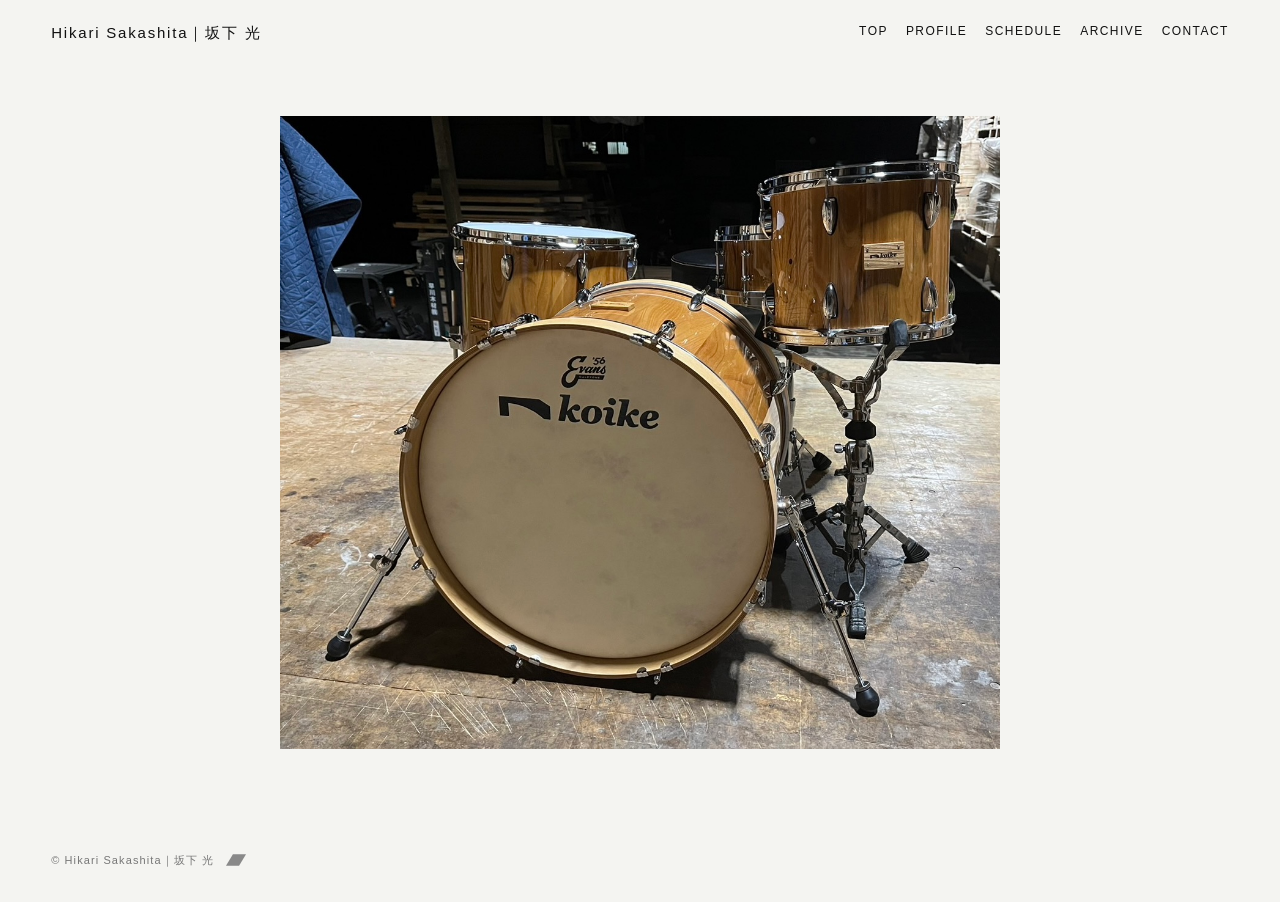
==== index.html @ 4af6a0e9 "Add files via upload" ====
<!doctype html>
<html lang="ja"><head><meta charset="utf-8"><meta name="viewport" content="width=device-width,initial-scale=1">
<title>Hikari Sakashita ｜ 坂下 光</title><meta name="description" content="ドラマー、DJ、音楽家として活動するHikari Sakashita（坂下 光）のWebsite。プロフィール、スケジュール、リリース作品、映像、DJミックスなど掲載。">
<link rel="stylesheet" href="assets/style.css"><link rel="icon" type="image/x-icon" href="assets/favicon.ico">
<link rel="icon" type="image/png" sizes="32x32" href="assets/favicon-32.png">
<link rel="icon" type="image/png" sizes="192x192" href="assets/favicon-192.png">
<link rel="apple-touch-icon" sizes="180x180" href="assets/apple-touch-icon.png">
<meta name="apple-mobile-web-app-title" content="Hikari Sakashita ｜ 坂下 光">
</head><body>
<header class="site-header"><a class="brand" href="index.html">Hikari Sakashita｜坂下 光</a>
<nav class="desktop-nav">
<a href="index.html">TOP</a><a href="profile.html">PROFILE</a><a href="schedule.html">SCHEDULE</a><a href="archive.html">ARCHIVE</a><a href="contact.html">CONTACT</a>
</nav>
<button class="menu-btn" aria-label="Open menu">MENU</button></header>

<div class="overlay">
  <div class="overlay-top"><a class="brand" href="index.html">Hikari Sakashita｜坂下 光</a><button class="close" aria-label="Close menu">×</button></div>
  <nav><a href="index.html">TOP</a><a href="profile.html">PROFILE</a><a href="schedule.html">SCHEDULE</a><a href="archive.html">ARCHIVE</a><a href="contact.html">CONTACT</a></nav>
</div>


<main class="home">
  <figure style="margin:0 auto;max-width:720px;text-align:center">
    <a href="https://www.koikedrums.com" target="_blank" rel="noopener noreferrer" aria-label="KOIKE DRUMSのウェブサイトを開く" style="display:block">
      <img src="assets/top-drums.jpg" alt="ドラムセット" style="display:block;width:100%;height:auto">
    </a>
  </figure>
  <section class="home-copy">
    <div class="news-list" data-content="news"></div>
  </section>
</main>
<footer><span class="footer-credit">© Hikari Sakashita｜坂下 光</span><a class="footer-bandcamp" href="https://hikari-sakashita.bandcamp.com" target="_blank" rel="noopener noreferrer" aria-label="Bandcamp（新しいタブで開く）" title="Bandcamp"><svg viewBox="0 0 24 24" width="22" height="22" aria-hidden="true" focusable="false"><path d="M8.3 5H24l-8.3 14H0z" fill="currentColor"/></svg></a></footer><script src="assets/main.js"></script>
<script src="assets/content.js"></script>
<script src="assets/render-content.js"></script>
</body></html>
---- assets/style.css ----
:root{
  --bg:#f4f4f1; --fg:#111; --muted:#777; --line:#d7d7d2;
  --pad:clamp(22px,4vw,64px);
}
*{box-sizing:border-box}
html{scroll-behavior:smooth}
body{margin:0;background:var(--bg);color:var(--fg);font-family:Arial,"Helvetica Neue","Hiragino Kaku Gothic ProN","Yu Gothic",sans-serif;font-weight:300;letter-spacing:.02em}
a{color:inherit;text-decoration:none}
button,input,textarea{font:inherit}
.site-header{position:fixed;inset:0 0 auto 0;z-index:20;display:flex;justify-content:space-between;align-items:flex-start;padding:24px var(--pad);pointer-events:none}
/* Keep scrolling page content from showing through the fixed header. */
.site-header{background:var(--bg)}
.brand,.menu-btn{pointer-events:auto}
.brand{font-size:13px;letter-spacing:.12em}
.menu-btn{border:0;background:none;padding:0;font-size:12px;letter-spacing:.12em;cursor:pointer}
.desktop-nav{pointer-events:auto;display:flex;gap:18px;font-size:10px;letter-spacing:.12em}
.desktop-nav a:hover,.desktop-nav a.active{border-bottom:1px solid}
main{min-height:100vh;padding:150px var(--pad) 60px}
.page-title{font-size:clamp(28px,4vw,54px);font-weight:300;letter-spacing:.02em;margin:0 0 70px}
.rule{border-top:1px solid var(--line)}
.home{display:grid;grid-template-columns:minmax(0,1fr) minmax(280px,42vw);gap:7vw;align-items:end;min-height:calc(100vh - 210px)}
.home-copy{align-self:start;padding-top:15vh}
.home-name{font-size:clamp(42px,8vw,118px);line-height:.9;font-weight:300;letter-spacing:-.04em;margin:0}
.home-image,.profile-image,.thumb{background:#deded9;overflow:hidden}
.home-image{aspect-ratio:4/5;align-self:center}
.placeholder-art{width:100%;height:100%;display:grid;place-items:end start;padding:18px;background:linear-gradient(145deg,#e5e5e0,#bcbcb7);color:#666;font-size:9px;letter-spacing:.12em}
.profile-grid{display:grid;grid-template-columns:minmax(0,1.5fr) minmax(250px,.7fr);gap:8vw}
.bio{max-width:760px;font-size:14px;line-height:2.15}
.bio p{margin:0 0 2em}
.profile-image{aspect-ratio:3/4;position:sticky;top:120px;height:max-content}
.schedule-list,.archive-list{max-width:980px}
.schedule-empty{font-size:14px;line-height:2;color:var(--muted);padding:24px 0;border-top:1px solid var(--line);border-bottom:1px solid var(--line)}
.archive-tabs{display:flex;gap:26px;flex-wrap:wrap;font-size:11px;letter-spacing:.12em;margin-bottom:60px}
.archive-tabs button{border:0;background:none;padding:0 0 4px;cursor:pointer;color:var(--muted)}
.archive-tabs button.active{color:var(--fg);border-bottom:1px solid}
.archive-panel{display:none}.archive-panel.active{display:block}
.archive-note{max-width:680px;font-size:14px;line-height:2;color:var(--muted);padding-top:20px;border-top:1px solid var(--line)}
.contact-wrap{max-width:760px}
.contact-intro{font-size:14px;line-height:2;margin-bottom:45px}
.field{margin-bottom:28px}
.field label{display:block;font-size:10px;letter-spacing:.12em;margin-bottom:10px}
.field input,.field textarea{width:100%;border:0;border-bottom:1px solid #aaa;background:transparent;border-radius:0;padding:10px 0;outline:none}
.field textarea{min-height:140px;resize:vertical}
.submit{border:0;background:none;padding:8px 0;border-bottom:1px solid;cursor:pointer;font-size:12px;letter-spacing:.1em}
.form-note{font-size:11px;color:var(--muted);line-height:1.7;margin-top:24px}
.overlay{position:fixed;inset:0;z-index:50;background:var(--bg);padding:24px var(--pad);display:none}
.overlay.open{display:block}
.overlay-top{display:flex;justify-content:space-between}
.overlay nav{margin-top:14vh;display:flex;flex-direction:column;gap:18px}
.overlay nav a{font-size:clamp(38px,8vw,92px);font-weight:300;letter-spacing:-.03em}
.close{border:0;background:none;font-size:18px;cursor:pointer}
footer{padding:20px var(--pad) 32px;font-size:9px;letter-spacing:.1em;color:var(--muted)}
@media(max-width:760px){
  .desktop-nav{display:none}
  main{padding-top:120px}
  .home{display:block;min-height:auto}
  .home-copy{padding:12vh 0 18vh}
  .home-image{width:100%;aspect-ratio:4/5}
  .profile-grid{display:block}
  .profile-image{position:static;margin-top:60px}
  .page-title{margin-bottom:48px}
}
@media(min-width:761px){.menu-btn{display:none}}

/* PHOTO-FREE RELEASE */
.home{grid-template-columns:1fr;min-height:calc(100vh - 210px);align-items:center}
.home-copy{padding-top:0;align-self:center}
.home-name{font-size:clamp(50px,11vw,160px);max-width:1100px}
.home-image,.profile-image{display:none}
.profile-grid{grid-template-columns:minmax(0,820px);gap:0}
.bio{max-width:820px}
.release-mark{margin-top:12vh;font-size:10px;letter-spacing:.14em;color:var(--muted)}
@media(max-width:760px){
 .home-copy{padding:20vh 0 24vh}
 .home-name{font-size:clamp(48px,16vw,76px)}
}

/* EASY UPDATE CONTENT */
.news-list{margin-top:64px;max-width:820px;border-top:1px solid var(--line)}
.content-row{display:grid;grid-template-columns:120px 1fr;gap:24px;padding:13px 0;border-bottom:1px solid var(--line);font-size:12px;letter-spacing:.02em}
.content-row a,.archive-title a{color:inherit;text-decoration:none}
.content-row a:hover,.archive-title a:hover{opacity:.55}
.profile-lead{font-size:18px;margin-bottom:34px}
.content-list{max-width:900px}
.archive-section{margin:0 0 72px;max-width:900px}
.archive-section h2{font-size:12px;letter-spacing:.14em;font-weight:500;border-bottom:1px solid var(--line);padding-bottom:12px;margin-bottom:0}
.archive-item{display:grid;grid-template-columns:180px 1fr;gap:10px 28px;padding:18px 0;border-bottom:1px solid var(--line)}
.archive-meta{font-size:11px;color:var(--muted);letter-spacing:.06em}
.archive-title{font-size:14px}
.archive-sub{grid-column:2;font-size:11px;color:var(--muted)}
.empty-state{padding:18px 0;border-bottom:1px solid var(--line);font-size:10px;letter-spacing:.12em;color:var(--muted)}
@media(max-width:760px){
 .news-list{margin-top:44px}
 .content-row{grid-template-columns:90px 1fr;gap:14px;font-size:11px}
 .archive-item{grid-template-columns:1fr;gap:7px}
 .archive-sub{grid-column:1}
}


/* PROFILE / BIOGRAPHY — unified typography and spacing */
.bio .profile-section-heading,
.bio .profile-paragraph {
  font-size: 14px;
  line-height: 1.95;
  font-weight: 400;
  letter-spacing: 0.01em;
}

.bio .profile-section-heading {
  margin: 0 0 1.6em;
}

.bio .profile-paragraph {
  margin: 0 0 1.6em;
}

.bio .profile-paragraph:last-child {
  margin-bottom: 0;
}

@media (max-width: 760px) {
  .bio .profile-section-heading,
  .bio .profile-paragraph {
    font-size: 14px;
    line-height: 1.9;
  }
}


/* Final vertical rhythm normalization */
.bio .profile-section-heading,
.bio .profile-paragraph {
  margin-top: 0;
  margin-bottom: 1.6em;
}

.bio .profile-section-heading + .profile-paragraph,
.bio .profile-paragraph + .profile-paragraph,
.bio .profile-paragraph + .profile-section-heading {
  margin-top: 0;
}

.bio .profile-paragraph:last-child {
  margin-bottom: 0;
}

/* SCHEDULE — horizontal card */
.schedule-item{
  display:grid;
  grid-template-columns:minmax(0,1fr) minmax(0,1fr);
  gap:clamp(28px,5vw,72px);
  align-items:start;
  padding:0 0 clamp(60px,8vw,100px);
}
.schedule-media{min-width:0}
.schedule-media img{display:block;width:100%;height:auto}
.schedule-copy{min-width:0;font-size:14px;line-height:1.9;letter-spacing:.01em}
.schedule-title{font-weight:700;margin:0 0 1.25em}
.schedule-date,.schedule-venue,.schedule-type{font-weight:400;margin:0 0 .45em}
.schedule-venue a{border-bottom:1px solid transparent}
.schedule-venue a:hover{opacity:.55;border-bottom-color:currentColor}
.schedule-type{margin-top:1.25em}

@media(max-width:760px){
  .schedule-item{
    grid-template-columns:minmax(0,40%) minmax(0,60%);
    gap:18px;
    padding-bottom:56px;
  }
  .schedule-copy{font-size:11px;line-height:1.75}
  .schedule-title{margin-bottom:1.15em}
  .schedule-type{margin-top:1.15em}
}


/* CONTACT — white input boxes and button */
.contact-wrap .field label{font-size:12px;letter-spacing:.08em;margin-bottom:12px}
.contact-wrap .field input,.contact-wrap .field textarea{display:block;width:100%;background:#fff;color:var(--fg);border:1px solid #deded9;border-radius:0;padding:15px 16px;outline-offset:2px}
.contact-wrap .field textarea{min-height:180px}
.contact-wrap .submit{display:inline-block;background:#fff;color:#111;border:1px solid #deded9;border-radius:0;padding:15px 22px;font-size:12px;letter-spacing:.08em;cursor:pointer}
.contact-wrap .submit:disabled{opacity:.55;cursor:wait}
.contact-honeypot{position:absolute!important;left:-9999px!important;width:1px!important;height:1px!important;opacity:0!important;pointer-events:none!important}
.form-status{font-size:12px;line-height:1.8;margin-top:16px}

/* CONTACT — mobile input rendering stability */
.contact-wrap .field input, .contact-wrap .field textarea { -webkit-appearance:none; appearance:none; opacity:1; -webkit-text-fill-color:#111; }
.contact-wrap .field input:focus, .contact-wrap .field textarea:focus { background-color:#fff; color:#111; }

/* Footer Bandcamp link */
footer{display:flex;align-items:center;gap:12px;flex-wrap:wrap}
footer .footer-bandcamp{display:inline-flex;align-items:center;justify-content:center;color:inherit;text-decoration:none;line-height:1;opacity:.85}
footer .footer-bandcamp:hover,footer .footer-bandcamp:focus-visible{opacity:1}
footer .footer-bandcamp svg{display:block;width:20px;height:20px}

/* Desktop refinements — 2026-10-18 */
@media (min-width: 761px) {
  .site-header .brand { font-size: 15px; }
  .desktop-nav { font-size: 12px; }
  footer { font-size: 11px; }

  /* Center the TOP image within the available screen height. */
  main.home {
    display: flex;
    flex-direction: column;
    justify-content: center;
    align-items: center;
    min-height: calc(100vh - 70px);
    padding-top: 100px;
    padding-bottom: 65px;
    gap: 0;
  }
  main.home > figure { margin-bottom: 0 !important; width: 100%; }
  main.home .home-copy { width: 100%; }
  main.home .home-copy:has(.news-list:empty) { display: none; }
}
/* Remove the thin rule below the TOP image. */
main.home .news-list { border-top: none; }

/* TOP mobile spacing — balance space above and below the photo. */
@media (max-width: 760px) {
  main.home {
    min-height: auto;
    padding-bottom: 100px;
  }
  main.home .home-copy:has(.news-list:empty) {
    display: none;
  }
  main.home .home-copy:not(:has(.news-list:empty)) {
    padding: 20px 0 0;
  }
  main.home .news-list {
    margin-top: 0;
  }
}
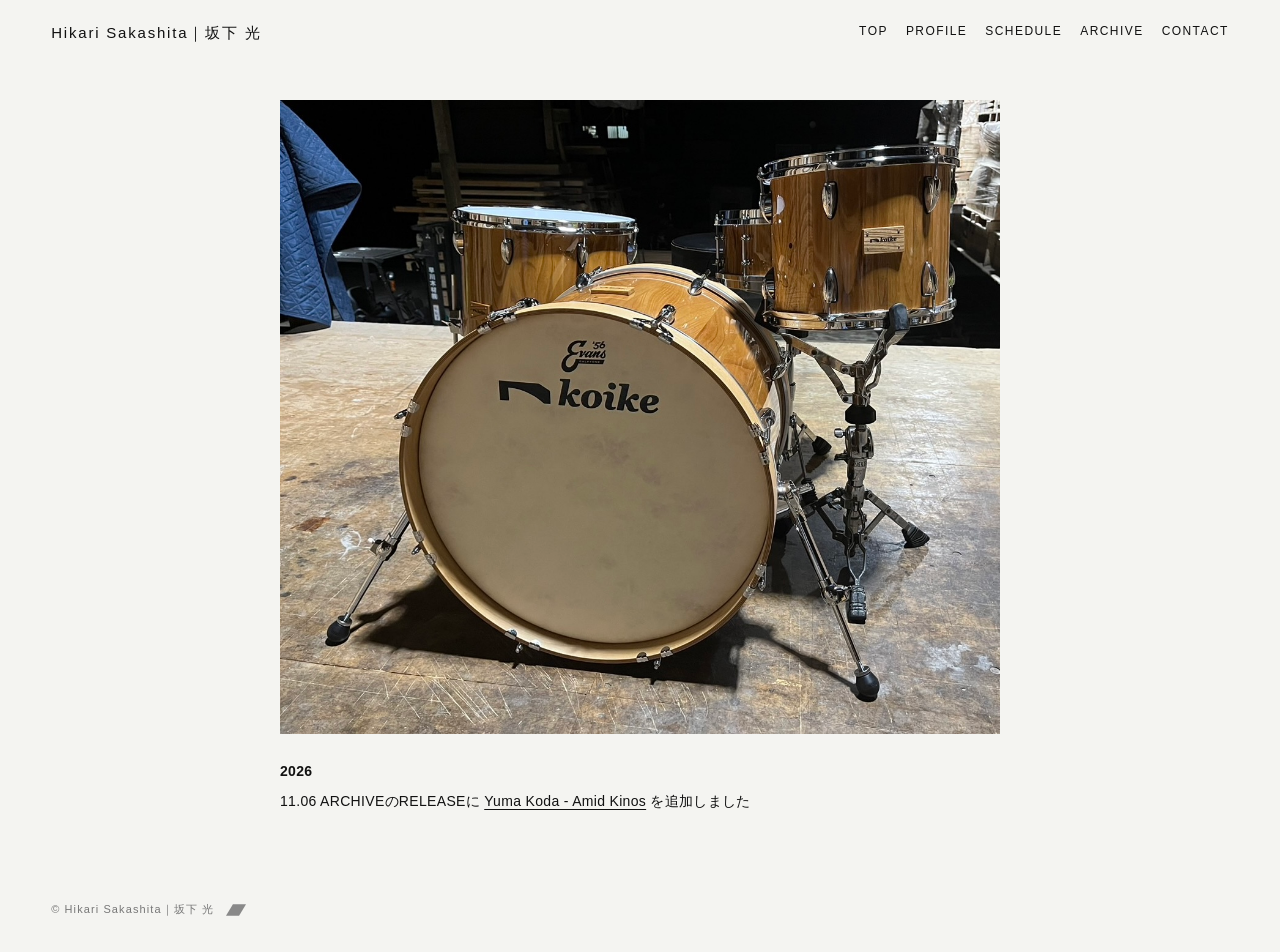
==== commit d26da4f3: "Rename index.html.txt to index.html" ====
--- a/index.html
+++ b/index.html
@@ -26,10 +26,13 @@
     </a>
   </figure>
   <section class="home-copy">
-    <div class="news-list" data-content="news"></div>
+    <div class="news-list" style="max-width:720px;margin:24px auto 0;text-align:left;line-height:1.9;font-size:14px;">
+      <div style="font-weight:bold;margin-bottom:4px;">2026</div>
+      <div>11.06 ARCHIVEのRELEASEに <a href="https://yumakoda.bandcamp.com/album/amid-kinos" target="_blank" rel="noopener noreferrer" style="text-decoration:underline;text-underline-offset:3px;">Yuma Koda - Amid Kinos</a> を追加しました</div>
+    </div>
   </section>
 </main>
 <footer><span class="footer-credit">© Hikari Sakashita｜坂下 光</span><a class="footer-bandcamp" href="https://hikari-sakashita.bandcamp.com" target="_blank" rel="noopener noreferrer" aria-label="Bandcamp（新しいタブで開く）" title="Bandcamp"><svg viewBox="0 0 24 24" width="22" height="22" aria-hidden="true" focusable="false"><path d="M8.3 5H24l-8.3 14H0z" fill="currentColor"/></svg></a></footer><script src="assets/main.js"></script>
 <script src="assets/content.js"></script>
 <script src="assets/render-content.js"></script>
-</body></html>+</body></html>
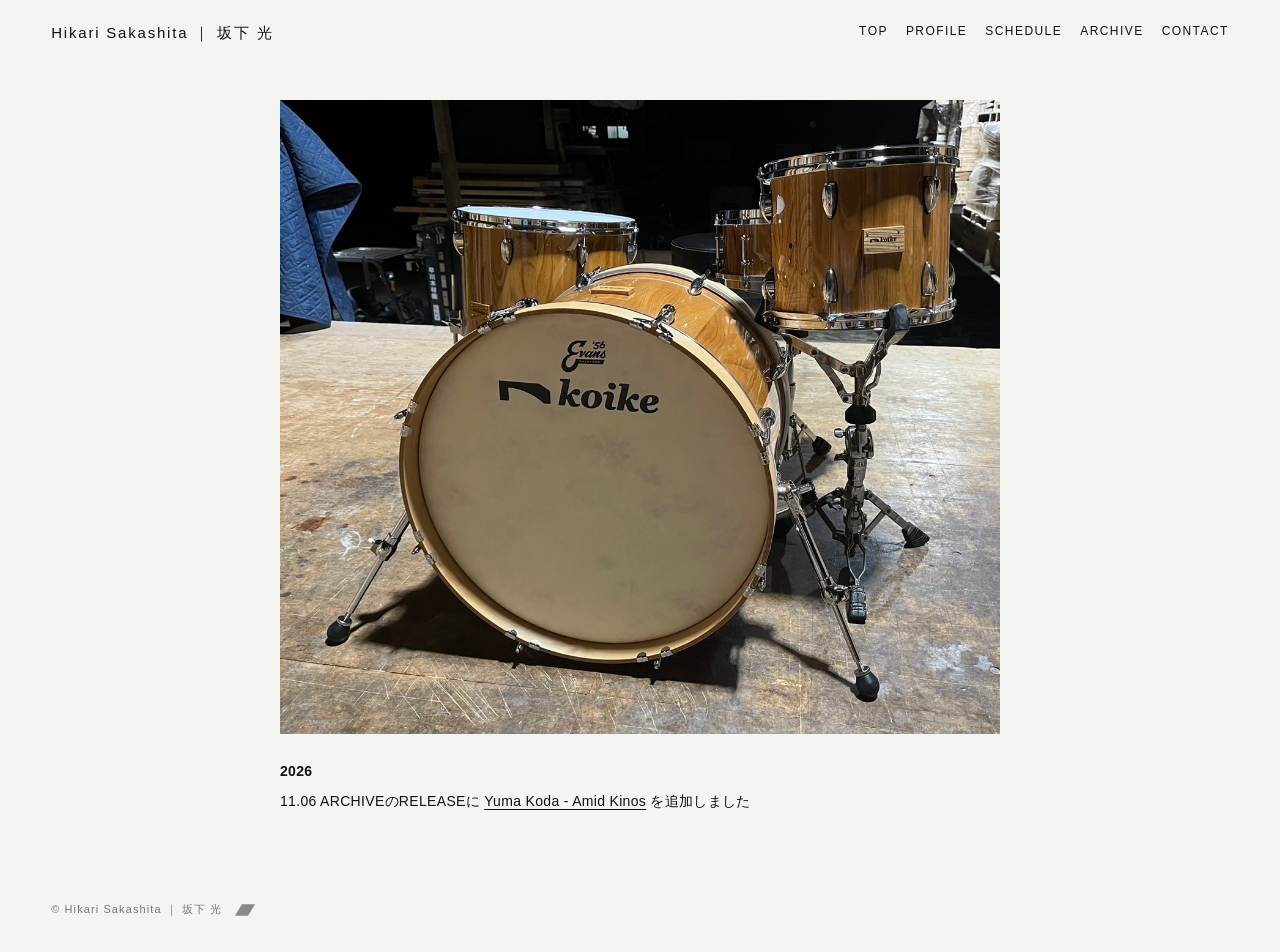
==== commit 1882d4f3: "Rename index.txt to index.html" ====
--- a/index.html
+++ b/index.html
@@ -7,14 +7,14 @@
 <link rel="apple-touch-icon" sizes="180x180" href="assets/apple-touch-icon.png">
 <meta name="apple-mobile-web-app-title" content="Hikari Sakashita ｜ 坂下 光">
 </head><body>
-<header class="site-header"><a class="brand" href="index.html">Hikari Sakashita｜坂下 光</a>
+<header class="site-header"><a class="brand" href="index.html">Hikari Sakashita ｜ 坂下 光</a>
 <nav class="desktop-nav">
 <a href="index.html">TOP</a><a href="profile.html">PROFILE</a><a href="schedule.html">SCHEDULE</a><a href="archive.html">ARCHIVE</a><a href="contact.html">CONTACT</a>
 </nav>
 <button class="menu-btn" aria-label="Open menu">MENU</button></header>
 
 <div class="overlay">
-  <div class="overlay-top"><a class="brand" href="index.html">Hikari Sakashita｜坂下 光</a><button class="close" aria-label="Close menu">×</button></div>
+  <div class="overlay-top"><a class="brand" href="index.html">Hikari Sakashita ｜ 坂下 光</a><button class="close" aria-label="Close menu">×</button></div>
   <nav><a href="index.html">TOP</a><a href="profile.html">PROFILE</a><a href="schedule.html">SCHEDULE</a><a href="archive.html">ARCHIVE</a><a href="contact.html">CONTACT</a></nav>
 </div>
 
@@ -32,7 +32,7 @@
     </div>
   </section>
 </main>
-<footer><span class="footer-credit">© Hikari Sakashita｜坂下 光</span><a class="footer-bandcamp" href="https://hikari-sakashita.bandcamp.com" target="_blank" rel="noopener noreferrer" aria-label="Bandcamp（新しいタブで開く）" title="Bandcamp"><svg viewBox="0 0 24 24" width="22" height="22" aria-hidden="true" focusable="false"><path d="M8.3 5H24l-8.3 14H0z" fill="currentColor"/></svg></a></footer><script src="assets/main.js"></script>
+<footer><span class="footer-credit">© Hikari Sakashita ｜ 坂下 光</span><a class="footer-bandcamp" href="https://hikari-sakashita.bandcamp.com" target="_blank" rel="noopener noreferrer" aria-label="Bandcamp（新しいタブで開く）" title="Bandcamp"><svg viewBox="0 0 24 24" width="22" height="22" aria-hidden="true" focusable="false"><path d="M8.3 5H24l-8.3 14H0z" fill="currentColor"/></svg></a></footer><script src="assets/main.js"></script>
 <script src="assets/content.js"></script>
 <script src="assets/render-content.js"></script>
 </body></html>
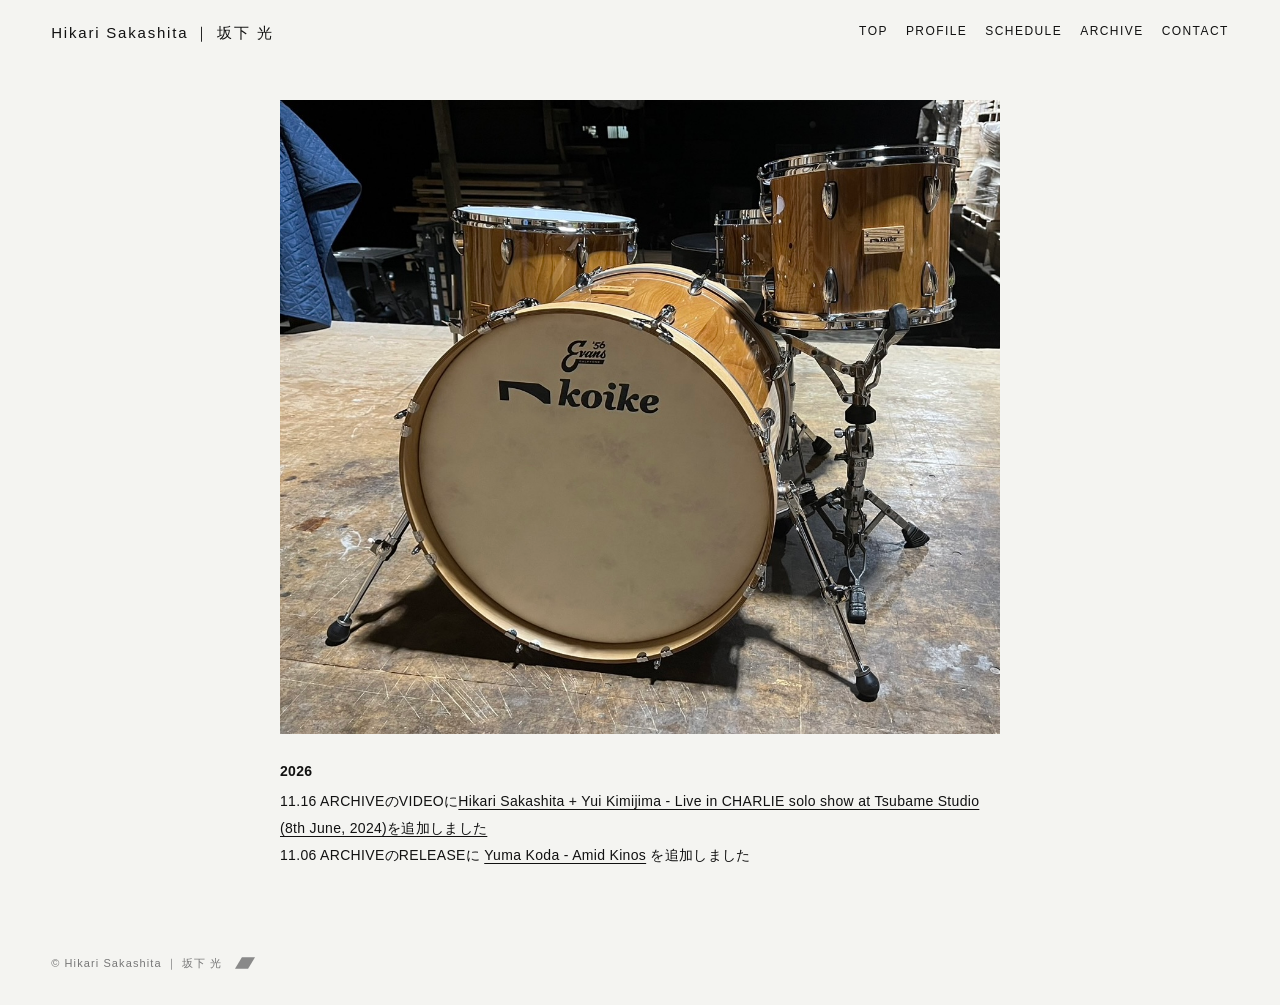
==== commit 249fc0bf: "Rename index.txt to index.html" ====
--- a/index.html
+++ b/index.html
@@ -28,6 +28,7 @@
   <section class="home-copy">
     <div class="news-list" style="max-width:720px;margin:24px auto 0;text-align:left;line-height:1.9;font-size:14px;">
       <div style="font-weight:bold;margin-bottom:4px;">2026</div>
+      <div>11.16 ARCHIVEのVIDEOに<a href="https://youtu.be/4fsQMydnOQw?si=p0c5CHvo27C0pBgI" target="_blank" rel="noopener noreferrer" style="text-decoration:underline;text-underline-offset:3px;">Hikari Sakashita + Yui Kimijima - Live in CHARLIE solo show at Tsubame Studio (8th June, 2024)を追加しました</a></div>
       <div>11.06 ARCHIVEのRELEASEに <a href="https://yumakoda.bandcamp.com/album/amid-kinos" target="_blank" rel="noopener noreferrer" style="text-decoration:underline;text-underline-offset:3px;">Yuma Koda - Amid Kinos</a> を追加しました</div>
     </div>
   </section>
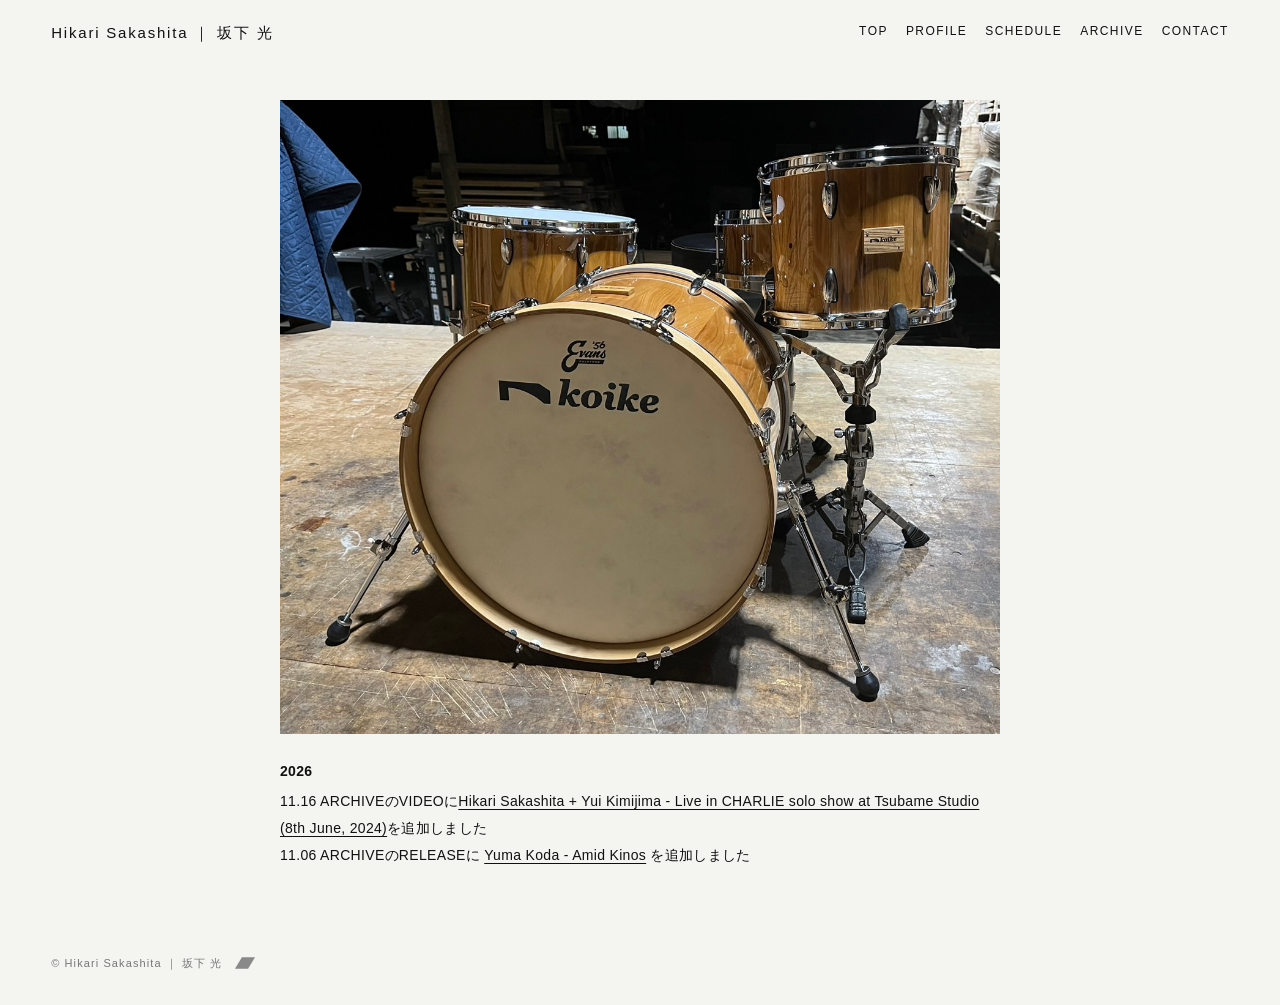
==== commit e3570edf: "Rename index.txt to index.html" ====
--- a/index.html
+++ b/index.html
@@ -28,7 +28,7 @@
   <section class="home-copy">
     <div class="news-list" style="max-width:720px;margin:24px auto 0;text-align:left;line-height:1.9;font-size:14px;">
       <div style="font-weight:bold;margin-bottom:4px;">2026</div>
-      <div>11.16 ARCHIVEのVIDEOに<a href="https://youtu.be/4fsQMydnOQw?si=p0c5CHvo27C0pBgI" target="_blank" rel="noopener noreferrer" style="text-decoration:underline;text-underline-offset:3px;">Hikari Sakashita + Yui Kimijima - Live in CHARLIE solo show at Tsubame Studio (8th June, 2024)を追加しました</a></div>
+      <div>11.16 ARCHIVEのVIDEOに<a href="https://youtu.be/4fsQMydnOQw?si=p0c5CHvo27C0pBgI" target="_blank" rel="noopener noreferrer" style="text-decoration:underline;text-underline-offset:3px;">Hikari Sakashita + Yui Kimijima - Live in CHARLIE solo show at Tsubame Studio (8th June, 2024)</a>を追加しました</div>
       <div>11.06 ARCHIVEのRELEASEに <a href="https://yumakoda.bandcamp.com/album/amid-kinos" target="_blank" rel="noopener noreferrer" style="text-decoration:underline;text-underline-offset:3px;">Yuma Koda - Amid Kinos</a> を追加しました</div>
     </div>
   </section>
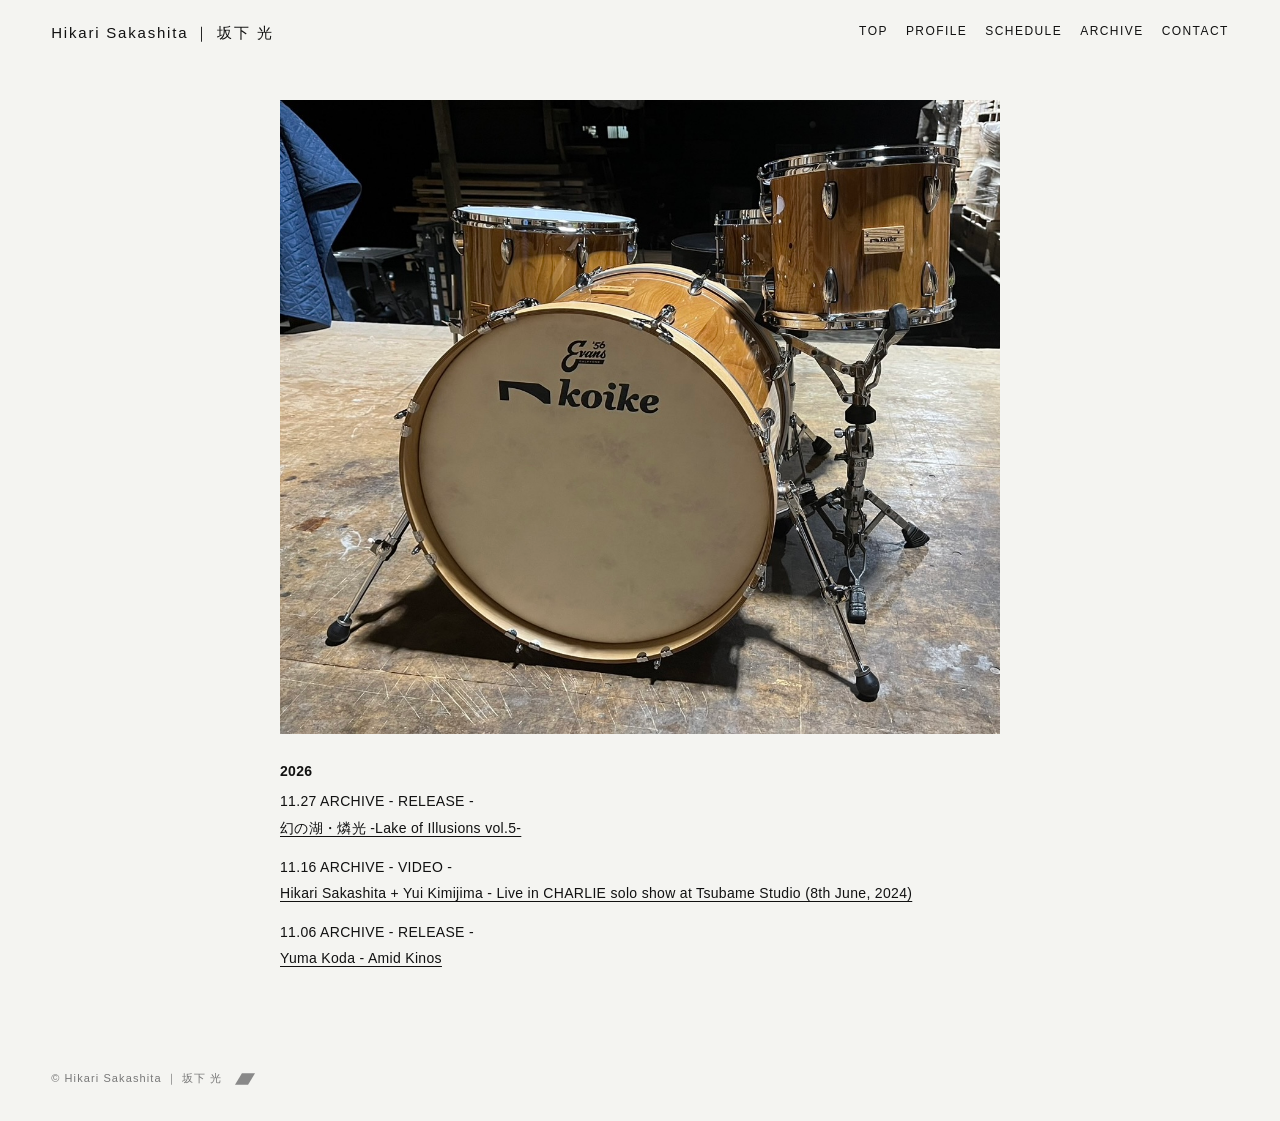
==== commit 5b355a52: "Rename index.html.txt to index.html" ====
--- a/index.html
+++ b/index.html
@@ -21,15 +21,16 @@
 
 <main class="home">
   <figure style="margin:0 auto;max-width:720px;text-align:center">
-    <a href="https://www.koikedrums.com" target="_blank" rel="noopener noreferrer" aria-label="KOIKE DRUMSのウェブサイトを開く" style="display:block">
+    <a href="https://atenote.com/lineup/drumset/" target="_blank" rel="noopener noreferrer" aria-label="ATENOTEのドラムセットページを開く" style="display:block">
       <img src="assets/top-drums.jpg" alt="ドラムセット" style="display:block;width:100%;height:auto">
     </a>
   </figure>
   <section class="home-copy">
     <div class="news-list" style="max-width:720px;margin:24px auto 0;text-align:left;line-height:1.9;font-size:14px;">
       <div style="font-weight:bold;margin-bottom:4px;">2026</div>
-      <div>11.16 ARCHIVEのVIDEOに<a href="https://youtu.be/4fsQMydnOQw?si=p0c5CHvo27C0pBgI" target="_blank" rel="noopener noreferrer" style="text-decoration:underline;text-underline-offset:3px;">Hikari Sakashita + Yui Kimijima - Live in CHARLIE solo show at Tsubame Studio (8th June, 2024)</a>を追加しました</div>
-      <div>11.06 ARCHIVEのRELEASEに <a href="https://yumakoda.bandcamp.com/album/amid-kinos" target="_blank" rel="noopener noreferrer" style="text-decoration:underline;text-underline-offset:3px;">Yuma Koda - Amid Kinos</a> を追加しました</div>
+      <div style="margin-bottom:12px;">11.27 ARCHIVE - RELEASE -<br><a href="https://lake-of-illusions.jp" target="_blank" rel="noopener noreferrer" style="text-decoration:underline;text-underline-offset:3px;">幻の湖・燐光 -Lake of Illusions vol.5-</a></div>
+      <div style="margin-bottom:12px;">11.16 ARCHIVE - VIDEO -<br><a href="https://youtu.be/4fsQMydnOQw?si=p0c5CHvo27C0pBgI" target="_blank" rel="noopener noreferrer" style="text-decoration:underline;text-underline-offset:3px;">Hikari Sakashita + Yui Kimijima - Live in CHARLIE solo show at Tsubame Studio (8th June, 2024)</a></div>
+      <div style="margin-bottom:12px;">11.06 ARCHIVE - RELEASE -<br><a href="https://yumakoda.bandcamp.com/album/amid-kinos" target="_blank" rel="noopener noreferrer" style="text-decoration:underline;text-underline-offset:3px;">Yuma Koda - Amid Kinos</a></div>
     </div>
   </section>
 </main>
